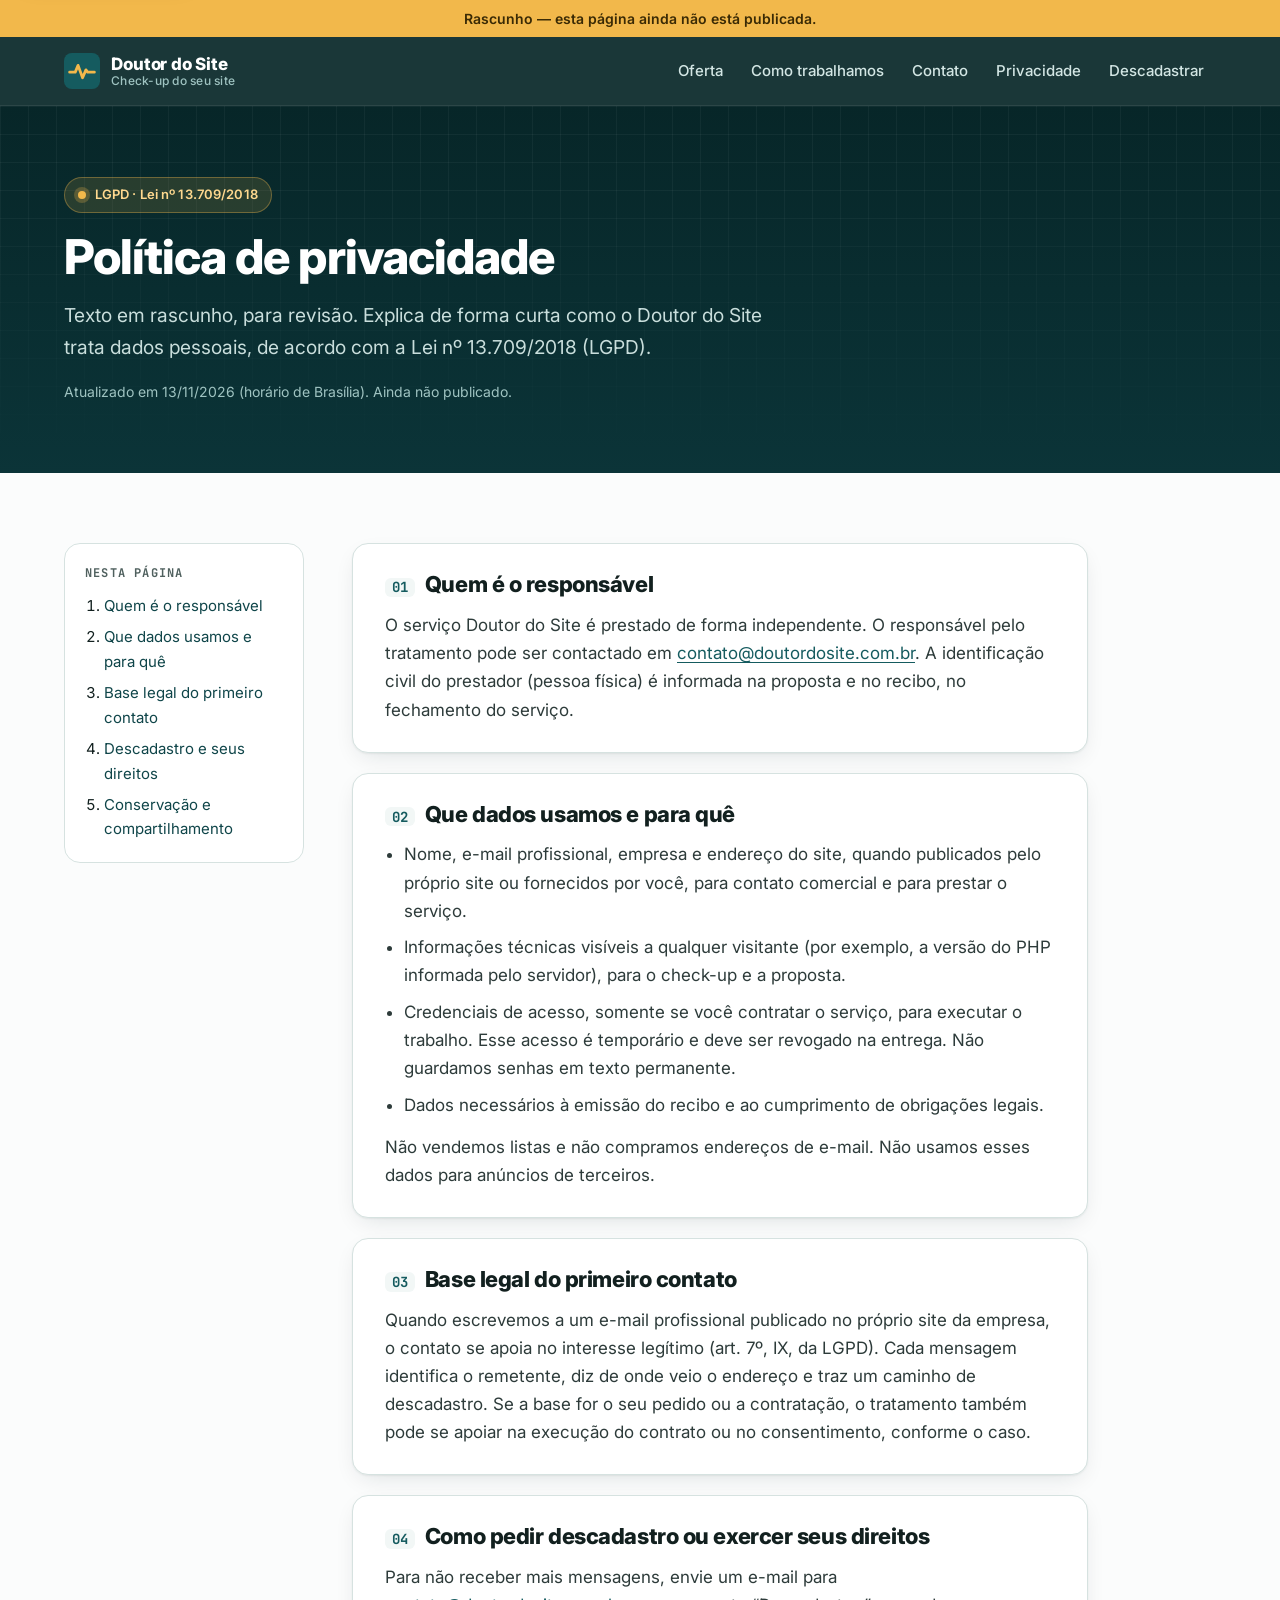
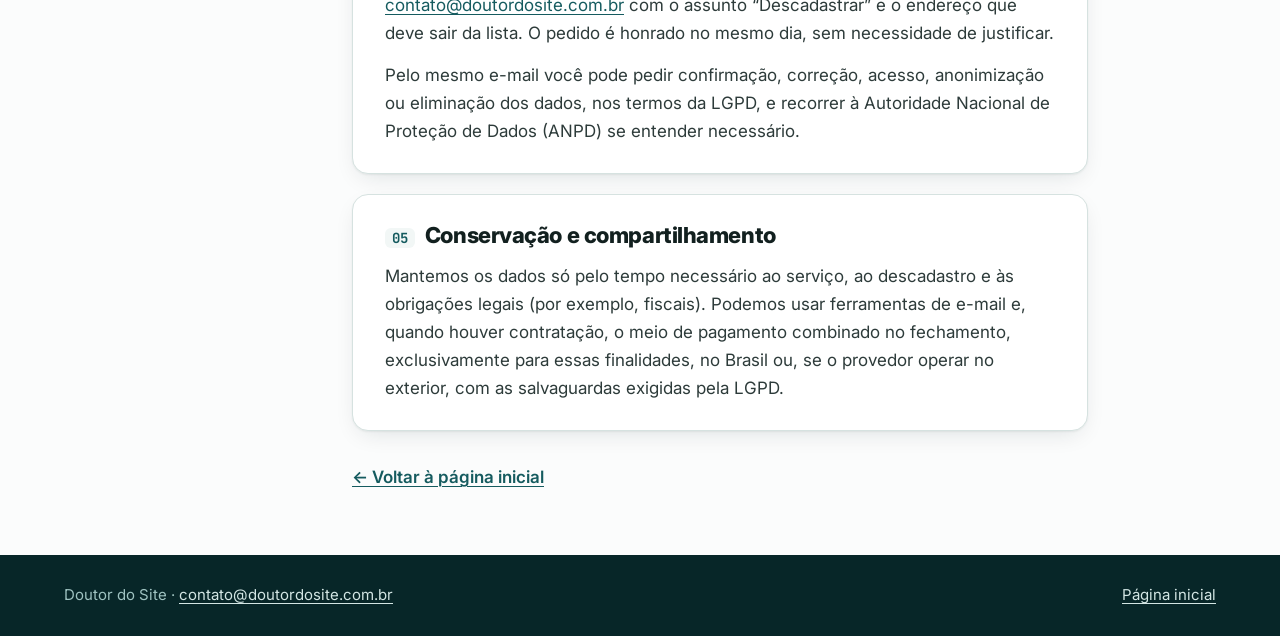
==== privacidade.html @ a8f1e06d "Novo visual da landing page (rascunho, não publicado)" ====
<!DOCTYPE html>
<html lang="pt-BR">
<head>
  <meta charset="utf-8">
  <meta name="viewport" content="width=device-width, initial-scale=1">
  <title>Privacidade — Doutor do Site</title>
  <meta name="description" content="Como o Doutor do Site trata dados pessoais, a base legal do contato comercial e como pedir descadastro.">
  <meta name="robots" content="noindex, nofollow">
  <meta name="theme-color" content="#0b3438">
  <link rel="icon" href="data:image/svg+xml,%3Csvg xmlns='http://www.w3.org/2000/svg' viewBox='0 0 64 64'%3E%3Crect width='64' height='64' rx='14' fill='%230b3438'/%3E%3Cpath d='M10 34h10l5-12 8 22 6-14 3 4h12' fill='none' stroke='%23f2b84b' stroke-width='5' stroke-linecap='round' stroke-linejoin='round'/%3E%3C/svg%3E">
  <link rel="preconnect" href="https://fonts.googleapis.com">
  <link rel="preconnect" href="https://fonts.gstatic.com" crossorigin>
  <link href="https://fonts.googleapis.com/css2?family=Inter:wght@400;500;600;700;800&family=JetBrains+Mono:wght@500;700&display=swap" rel="stylesheet">
  <link rel="stylesheet" href="styles.css">
</head>
<body>
  <div class="draft-banner" role="note">Rascunho — esta página ainda não está publicada.</div>
  <a class="skip" href="#conteudo">Ir para o conteúdo</a>

  <header class="site-header">
    <div class="wrap header-row">
      <a class="logo" href="index.html" aria-label="Doutor do Site, página inicial">
        <svg class="logo-mark" viewBox="0 0 64 64" aria-hidden="true"><rect width="64" height="64" rx="14"/><path d="M10 34h10l5-12 8 22 6-14 3 4h12"/></svg>
        <span class="logo-text">Doutor do Site<small>Check-up do seu site</small></span>
      </a>
      <nav aria-label="Principal">
        <a href="index.html#oferta">Oferta</a>
        <a href="index.html#como">Como trabalhamos</a>
        <a href="index.html#contato">Contato</a>
        <a href="privacidade.html" aria-current="page">Privacidade</a>
        <a href="#descadastrar">Descadastrar</a>
      </nav>
    </div>
  </header>

  <main id="conteudo">
    <section class="page-hero" aria-labelledby="titulo">
      <div class="wrap">
        <p class="chip"><span class="dot" aria-hidden="true"></span>LGPD · Lei nº 13.709/2018</p>
        <h1 id="titulo">Política de privacidade</h1>
        <p class="lede">Texto em rascunho, para revisão. Explica de forma curta como o Doutor do Site trata dados pessoais, de acordo com a Lei nº 13.709/2018 (LGPD).</p>
        <p class="meta">Atualizado em 13/11/2026 (horário de Brasília). Ainda não publicado.</p>
      </div>
    </section>

    <div class="doc">
      <div class="wrap doc-grid">
        <nav class="toc" aria-label="Nesta página">
          <p>Nesta página</p>
          <ol>
            <li><a href="#responsavel">Quem é o responsável</a></li>
            <li><a href="#dados">Que dados usamos e para quê</a></li>
            <li><a href="#base-legal">Base legal do primeiro contato</a></li>
            <li><a href="#descadastrar">Descadastro e seus direitos</a></li>
            <li><a href="#conservacao">Conservação e compartilhamento</a></li>
          </ol>
        </nav>

        <div class="doc-body">
          <section id="responsavel" aria-labelledby="h-resp">
            <h2 id="h-resp"><span class="n">01</span>Quem é o responsável</h2>
            <p>O serviço Doutor do Site é prestado de forma independente. O responsável pelo tratamento pode ser contactado em <a href="mailto:contato@doutordosite.com.br">contato@doutordosite.com.br</a>. A identificação civil do prestador (pessoa física) é informada na proposta e no recibo, no fechamento do serviço.</p>
          </section>

          <section id="dados" aria-labelledby="h-dados">
            <h2 id="h-dados"><span class="n">02</span>Que dados usamos e para quê</h2>
            <ul>
              <li>Nome, e-mail profissional, empresa e endereço do site, quando publicados pelo próprio site ou fornecidos por você, para contato comercial e para prestar o serviço.</li>
              <li>Informações técnicas visíveis a qualquer visitante (por exemplo, a versão do PHP informada pelo servidor), para o check-up e a proposta.</li>
              <li>Credenciais de acesso, somente se você contratar o serviço, para executar o trabalho. Esse acesso é temporário e deve ser revogado na entrega. Não guardamos senhas em texto permanente.</li>
              <li>Dados necessários à emissão do recibo e ao cumprimento de obrigações legais.</li>
            </ul>
            <p>Não vendemos listas e não compramos endereços de e-mail. Não usamos esses dados para anúncios de terceiros.</p>
          </section>

          <section id="base-legal" aria-labelledby="h-base">
            <h2 id="h-base"><span class="n">03</span>Base legal do primeiro contato</h2>
            <p>Quando escrevemos a um e-mail profissional publicado no próprio site da empresa, o contato se apoia no interesse legítimo (art. 7º, IX, da LGPD). Cada mensagem identifica o remetente, diz de onde veio o endereço e traz um caminho de descadastro. Se a base for o seu pedido ou a contratação, o tratamento também pode se apoiar na execução do contrato ou no consentimento, conforme o caso.</p>
          </section>

          <section id="descadastrar" aria-labelledby="h-desc">
            <h2 id="h-desc"><span class="n">04</span>Como pedir descadastro ou exercer seus direitos</h2>
            <p>Para não receber mais mensagens, envie um e-mail para <a href="mailto:contato@doutordosite.com.br?subject=Descadastrar">contato@doutordosite.com.br</a> com o assunto “Descadastrar” e o endereço que deve sair da lista. O pedido é honrado no mesmo dia, sem necessidade de justificar.</p>
            <p>Pelo mesmo e-mail você pode pedir confirmação, correção, acesso, anonimização ou eliminação dos dados, nos termos da LGPD, e recorrer à Autoridade Nacional de Proteção de Dados (ANPD) se entender necessário.</p>
          </section>

          <section id="conservacao" aria-labelledby="h-cons">
            <h2 id="h-cons"><span class="n">05</span>Conservação e compartilhamento</h2>
            <p>Mantemos os dados só pelo tempo necessário ao serviço, ao descadastro e às obrigações legais (por exemplo, fiscais). Podemos usar ferramentas de e-mail e, quando houver contratação, o meio de pagamento combinado no fechamento, exclusivamente para essas finalidades, no Brasil ou, se o provedor operar no exterior, com as salvaguardas exigidas pela LGPD.</p>
          </section>

          <a class="back-link" href="index.html">← Voltar à página inicial</a>
        </div>
      </div>
    </div>
  </main>

  <footer class="site-footer">
    <div class="wrap footer-row">
      <p>Doutor do Site · <a href="mailto:contato@doutordosite.com.br">contato@doutordosite.com.br</a></p>
      <p><a href="index.html">Página inicial</a></p>
    </div>
  </footer>
</body>
</html>
---- styles.css ----
/* Doutor do Site — rascunho estático, não publicado */
:root {
  --petrol-900: #072628;
  --petrol-800: #0b3438;
  --petrol-700: #0f4549;
  --petrol-600: #155b5f;
  --petrol-100: #e3efee;
  --petrol-50: #f2f7f6;
  --accent: #f2b84b;
  --accent-600: #e2a532;
  --accent-ink: #3a2a05;
  --ink: #12201f;
  --muted: #4f605e;
  --line: #d6e2e0;
  --paper: #fbfcfc;
  --white: #ffffff;
  --radius: 16px;
  --shadow: 0 1px 2px rgba(7, 38, 40, .06), 0 8px 24px -8px rgba(7, 38, 40, .14);
  --shadow-lg: 0 2px 4px rgba(7, 38, 40, .08), 0 24px 48px -16px rgba(7, 38, 40, .35);
  --font: "Inter", system-ui, -apple-system, "Segoe UI", Roboto, "Helvetica Neue", Arial, sans-serif;
  --mono: "JetBrains Mono", ui-monospace, SFMono-Regular, Menlo, Consolas, monospace;
}

*, *::before, *::after { box-sizing: border-box; }
html { scroll-behavior: smooth; -webkit-text-size-adjust: 100%; }
@media (prefers-reduced-motion: reduce) { html { scroll-behavior: auto; } * { transition: none !important; } }

body {
  margin: 0;
  color: var(--ink);
  background: var(--paper);
  font-family: var(--font);
  font-size: 1.0625rem;
  line-height: 1.65;
  -webkit-font-smoothing: antialiased;
}

h1, h2, h3 { line-height: 1.15; letter-spacing: -0.02em; margin: 0; }
h2 { font-size: clamp(1.75rem, 1.2rem + 2vw, 2.5rem); font-weight: 800; }
h3 { font-size: 1.125rem; font-weight: 700; }
p { margin: 0; }

a { color: var(--petrol-600); text-decoration-thickness: 1px; text-underline-offset: .18em; }
a:hover { color: var(--petrol-800); }
:focus-visible { outline: 3px solid var(--accent); outline-offset: 3px; border-radius: 6px; }

svg { flex: none; }

.wrap { width: min(72rem, calc(100% - 2.5rem)); margin-inline: auto; }
.narrow > * { max-width: 44rem; }

/* Rascunho + skip link */
.draft-banner {
  background: var(--accent);
  color: var(--accent-ink);
  text-align: center;
  font-size: .875rem;
  font-weight: 600;
  padding: .45rem 1rem;
}
.skip {
  position: absolute; left: 1rem; top: -4rem; z-index: 100;
  background: var(--white); color: var(--petrol-800);
  padding: .6rem 1rem; border-radius: 8px; font-weight: 600; box-shadow: var(--shadow);
}
.skip:focus { top: 1rem; }

/* Header */
.site-header {
  position: sticky; top: 0; z-index: 50;
  background: rgba(7, 38, 40, .92);
  backdrop-filter: saturate(140%) blur(10px);
  -webkit-backdrop-filter: saturate(140%) blur(10px);
  border-bottom: 1px solid rgba(255, 255, 255, .08);
}
.header-row { display: flex; align-items: center; justify-content: space-between; gap: 1.5rem; min-height: 4.25rem; }
.logo { display: inline-flex; align-items: center; gap: .7rem; color: var(--white); text-decoration: none; }
.logo:hover { color: var(--white); }
.logo-mark { width: 2.25rem; height: 2.25rem; }
.logo-mark rect { fill: var(--petrol-600); }
.logo-mark path { fill: none; stroke: var(--accent); stroke-width: 5; stroke-linecap: round; stroke-linejoin: round; }
.logo-text { display: flex; flex-direction: column; font-weight: 800; font-size: 1.0625rem; line-height: 1.15; letter-spacing: -0.01em; }
.logo-text small { font-weight: 500; font-size: .75rem; color: #9fc3c1; letter-spacing: .02em; }
.site-header nav { display: flex; flex-wrap: wrap; gap: .25rem; }
.site-header nav a {
  color: #d3e6e4; text-decoration: none; font-size: .9375rem; font-weight: 500;
  padding: .45rem .75rem; border-radius: 8px;
}
.site-header nav a:hover { color: var(--white); background: rgba(255, 255, 255, .08); }

/* Buttons */
.btn {
  display: inline-flex; align-items: center; justify-content: center; gap: .55rem;
  font: inherit; font-weight: 700; font-size: 1rem; line-height: 1.2;
  padding: .9rem 1.35rem; border-radius: 12px; text-decoration: none;
  border: 2px solid transparent; transition: transform .15s ease, background-color .15s ease, box-shadow .15s ease;
}
.btn svg { width: 1.15rem; height: 1.15rem; fill: none; stroke: currentColor; stroke-width: 2.4; stroke-linecap: round; stroke-linejoin: round; }
.btn-primary { background: var(--accent); color: var(--accent-ink); box-shadow: 0 6px 18px -6px rgba(242, 184, 75, .6); }
.btn-primary:hover { background: var(--accent-600); color: var(--accent-ink); transform: translateY(-1px); }
.btn-ghost { color: var(--white); border-color: rgba(255, 255, 255, .28); }
.btn-ghost:hover { color: var(--white); background: rgba(255, 255, 255, .08); border-color: rgba(255, 255, 255, .5); }
.btn-outline { color: var(--petrol-700); border-color: var(--line); background: var(--white); }
.btn-outline:hover { color: var(--petrol-800); border-color: var(--petrol-600); }
.btn-lg { padding: 1.05rem 1.6rem; font-size: 1.0625rem; }

/* Chips */
.chip {
  display: inline-flex; align-items: center; gap: .55rem;
  font-size: .8125rem; font-weight: 600; letter-spacing: .01em;
  padding: .4rem .8rem; border-radius: 999px;
  background: rgba(242, 184, 75, .14); color: #ffd98f; border: 1px solid rgba(242, 184, 75, .35);
}
.chip .dot { width: .5rem; height: .5rem; border-radius: 50%; background: var(--accent); box-shadow: 0 0 0 4px rgba(242, 184, 75, .25); }
.chip-small { font-size: .75rem; padding: .25rem .65rem; background: #fff4dc; color: #7a5208; border-color: #f4d690; }

/* Hero */
.hero {
  position: relative; overflow: hidden;
  color: var(--white);
  background:
    radial-gradient(60rem 30rem at 85% -10%, rgba(21, 91, 95, .9), transparent 60%),
    linear-gradient(180deg, var(--petrol-900), var(--petrol-800));
  padding: clamp(3rem, 2rem + 4vw, 6rem) 0 clamp(3.5rem, 2rem + 5vw, 6.5rem);
}
.hero::before {
  /* papel quadriculado de prontuário */
  content: ""; position: absolute; inset: 0; pointer-events: none;
  background-image:
    linear-gradient(rgba(255, 255, 255, .045) 1px, transparent 1px),
    linear-gradient(90deg, rgba(255, 255, 255, .045) 1px, transparent 1px);
  background-size: 28px 28px;
  mask-image: linear-gradient(180deg, #000 30%, transparent 100%);
  -webkit-mask-image: linear-gradient(180deg, #000 30%, transparent 100%);
}
.hero-grid { position: relative; display: grid; grid-template-columns: 1.15fr .85fr; gap: clamp(2rem, 4vw, 4.5rem); align-items: center; }
.hero h1 { font-size: clamp(2.1rem, 1.3rem + 3.2vw, 3.6rem); font-weight: 800; letter-spacing: -0.035em; margin: 1.25rem 0 1.25rem; }
.hero h1 .hl { color: #9fe0d6; }
.lede { font-size: clamp(1.0625rem, 1rem + .3vw, 1.2rem); color: #c9dedc; max-width: 38rem; }
.cta-row { display: flex; flex-wrap: wrap; gap: .75rem; margin-top: 2rem; }
.cta-note { margin-top: 1rem; font-size: .9rem; color: #9fc3c1; }
.cta-note a { color: #d3e6e4; }

/* Prontuário (cartão do hero) */
.chart {
  position: relative;
  background: var(--white); color: var(--ink);
  border-radius: 20px; padding: 2rem 1.75rem 1.5rem;
  box-shadow: var(--shadow-lg);
}
.chart-clip {
  position: absolute; top: -14px; left: 50%; transform: translateX(-50%);
  width: 108px; height: 28px; border-radius: 8px;
  background: linear-gradient(180deg, #c8d6d4, #9fb3b0);
  box-shadow: inset 0 -2px 0 rgba(0, 0, 0, .12), 0 2px 6px rgba(0, 0, 0, .25);
}
.chart-clip::after { content: ""; position: absolute; left: 50%; top: 8px; transform: translateX(-50%); width: 34px; height: 8px; border-radius: 4px; background: var(--petrol-800); opacity: .6; }
.chart-head { display: flex; align-items: center; justify-content: space-between; gap: 1rem; padding-bottom: 1rem; border-bottom: 1px dashed var(--line); }
.chart-title { font-family: var(--mono); font-size: .8rem; font-weight: 700; text-transform: uppercase; letter-spacing: .08em; color: var(--muted); }

.countdown { padding: 1.25rem 0 1.25rem; border-bottom: 1px dashed var(--line); }
.cd-kicker { font-size: .875rem; font-weight: 600; color: var(--muted); }
.cd-static { margin-top: .35rem; font-size: clamp(1.6rem, 1.2rem + 1.4vw, 2.1rem); font-weight: 800; letter-spacing: -0.02em; color: var(--petrol-800); line-height: 1.2; }
.cd-live { display: grid; grid-template-columns: repeat(3, 1fr); gap: .6rem; margin-top: .75rem; }
.cd-live[hidden], .cd-static[hidden], .cd-date[hidden] { display: none; }
.cd-unit { background: var(--petrol-50); border: 1px solid var(--petrol-100); border-radius: 12px; padding: .7rem .5rem; text-align: center; }
.cd-num { display: block; font-family: var(--mono); font-weight: 700; font-size: clamp(1.75rem, 1.3rem + 1.5vw, 2.4rem); line-height: 1; color: var(--petrol-800); font-variant-numeric: tabular-nums; }
.cd-lbl { display: block; margin-top: .35rem; font-size: .75rem; font-weight: 600; text-transform: uppercase; letter-spacing: .08em; color: var(--muted); }
.cd-date { margin-top: .6rem; font-size: .875rem; color: var(--muted); }
.cd-date time { font-weight: 700; color: var(--ink); }

.chart-rows { margin: 0; padding-top: .5rem; }
.chart-rows div { display: flex; align-items: center; justify-content: space-between; gap: 1rem; padding: .55rem 0; border-bottom: 1px solid #eef3f2; }
.chart-rows div:last-child { border-bottom: 0; }
.chart-rows dt { font-size: .9375rem; color: var(--muted); }
.chart-rows dd { margin: 0; }
.tag { font-family: var(--mono); font-size: .8rem; font-weight: 700; padding: .2rem .55rem; border-radius: 6px; white-space: nowrap; }
.tag-warn { background: #fff4dc; color: #7a5208; }
.tag-ok { background: #ddf3ee; color: #0d5a4c; }
.check { display: inline-grid; place-items: center; width: 1.5rem; height: 1.5rem; border-radius: 50%; background: #ddf3ee; color: #0d5a4c; font-weight: 800; font-size: .85rem; }

/* Trust */
.trust { background: var(--white); border-bottom: 1px solid var(--line); }
.trust-grid { display: grid; grid-template-columns: repeat(4, 1fr); gap: 1.5rem; padding: 1.75rem 0; }
.trust-item { display: flex; align-items: center; gap: .85rem; }
.trust-item svg { width: 2.75rem; height: 2.75rem; padding: .6rem; border-radius: 12px; background: var(--petrol-50); fill: none; stroke: var(--petrol-600); stroke-width: 1.8; stroke-linecap: round; stroke-linejoin: round; }
.trust-item strong { display: block; font-size: .975rem; line-height: 1.3; }
.trust-item span { display: block; font-size: .875rem; color: var(--muted); line-height: 1.35; }

/* Sections */
.section { padding: clamp(3.5rem, 2.5rem + 4vw, 6rem) 0; }
.section-alt { background: var(--petrol-50); border-block: 1px solid var(--line); }
.section-small { padding: 3rem 0 4rem; }
.section-small h2 { font-size: 1.5rem; margin-bottom: .75rem; }
.section-small p { color: var(--muted); }
.section-head { max-width: 44rem; margin-bottom: 2.5rem; }
.section-head h2 { margin: .4rem 0 .9rem; }
.section-head p:not(.eyebrow) { color: var(--muted); font-size: 1.0625rem; }
.eyebrow { font-family: var(--mono); font-size: .8rem; font-weight: 700; text-transform: uppercase; letter-spacing: .1em; color: var(--petrol-600); }
.eyebrow-light { color: var(--accent); }

/* Cards */
.cards { display: grid; grid-template-columns: repeat(3, 1fr); gap: 1.5rem; align-items: stretch; }
.card {
  position: relative; display: flex; flex-direction: column;
  background: var(--white); border: 1px solid var(--line); border-radius: var(--radius);
  padding: 2rem 1.75rem 1.75rem; box-shadow: var(--shadow);
}
.card-tag { font-family: var(--mono); font-size: .75rem; font-weight: 700; text-transform: uppercase; letter-spacing: .1em; color: var(--muted); margin-bottom: .5rem; }
.price { display: flex; align-items: baseline; gap: .3rem; margin: 1rem 0 1.25rem; font-size: 3rem; font-weight: 800; letter-spacing: -0.04em; line-height: 1; color: var(--petrol-800); }
.price .cur { font-size: 1.125rem; font-weight: 700; letter-spacing: 0; color: var(--muted); }
.card-desc { color: var(--muted); font-size: .975rem; }
.card-list { list-style: none; margin: 0; padding: 0; display: grid; gap: .55rem; font-size: .975rem; }
.card-list li { position: relative; padding-left: 1.75rem; }
.card-list li::before {
  content: ""; position: absolute; left: 0; top: .2rem; width: 1.15rem; height: 1.15rem; border-radius: 50%;
  background: #ddf3ee url("data:image/svg+xml,%3Csvg xmlns='http://www.w3.org/2000/svg' viewBox='0 0 24 24'%3E%3Cpath d='M7 12.5l3 3 7-7' fill='none' stroke='%230d5a4c' stroke-width='3' stroke-linecap='round' stroke-linejoin='round'/%3E%3C/svg%3E") center / 72% no-repeat;
}
.card .btn { margin-top: auto; }
.card > .card-desc, .card > .card-list { margin-bottom: 1.75rem; }
.card-featured {
  background: linear-gradient(180deg, var(--petrol-800), var(--petrol-900));
  color: var(--white); border-color: var(--petrol-700); box-shadow: var(--shadow-lg);
  transform: translateY(-.75rem);
}
.card-featured .card-tag { color: #9fc3c1; }
.card-featured .price { color: var(--white); }
.card-featured .price .cur { color: #9fc3c1; }
.card-featured .card-list li::before { background-color: rgba(159, 224, 214, .18); background-image: url("data:image/svg+xml,%3Csvg xmlns='http://www.w3.org/2000/svg' viewBox='0 0 24 24'%3E%3Cpath d='M7 12.5l3 3 7-7' fill='none' stroke='%239fe0d6' stroke-width='3' stroke-linecap='round' stroke-linejoin='round'/%3E%3C/svg%3E"); }
.badge {
  position: absolute; top: -.85rem; left: 1.75rem;
  background: var(--accent); color: var(--accent-ink);
  font-size: .75rem; font-weight: 800; text-transform: uppercase; letter-spacing: .08em;
  padding: .35rem .75rem; border-radius: 999px; box-shadow: 0 4px 12px -4px rgba(0, 0, 0, .35);
}

.note-box {
  display: flex; gap: 1rem; margin-top: 2.5rem; padding: 1.5rem 1.75rem;
  background: #fffaf0; border: 1px solid #f1dfb4; border-left: 4px solid var(--accent); border-radius: 12px;
}
.note-box svg { width: 1.6rem; height: 1.6rem; margin-top: .1rem; fill: none; stroke: #9a6a0c; stroke-width: 2; stroke-linecap: round; }
.note-box h3 { margin-bottom: .35rem; }
.note-box p { color: #4a3d22; font-size: .975rem; }

/* Timeline */
.timeline { list-style: none; margin: 0; padding: 0; display: grid; grid-template-columns: repeat(5, 1fr); gap: 1.25rem; position: relative; counter-reset: step; }
.timeline::before {
  content: ""; position: absolute; top: 1.75rem; left: 1.75rem; right: 1.75rem; height: 2px;
  background: repeating-linear-gradient(90deg, var(--petrol-600) 0 8px, transparent 8px 14px); opacity: .45;
}
.timeline li { position: relative; }
.tl-icon {
  position: relative; display: grid; place-items: center; width: 3.5rem; height: 3.5rem; border-radius: 16px;
  background: var(--petrol-800); box-shadow: 0 0 0 6px var(--petrol-50), var(--shadow);
}
.tl-icon svg { width: 1.6rem; height: 1.6rem; fill: none; stroke: #9fe0d6; stroke-width: 1.8; stroke-linecap: round; stroke-linejoin: round; }
.tl-step { display: block; margin-top: 1.1rem; font-family: var(--mono); font-size: .75rem; font-weight: 700; text-transform: uppercase; letter-spacing: .1em; color: var(--petrol-600); }
.timeline h3 { margin: .3rem 0 .45rem; font-size: 1.0625rem; }
.timeline p { color: var(--muted); font-size: .9375rem; line-height: 1.55; }

/* Pagamento */
.terms { list-style: none; margin: 0; padding: 0; display: grid; grid-template-columns: repeat(3, 1fr); gap: 1.25rem; }
.terms li { background: var(--white); border: 1px solid var(--line); border-radius: var(--radius); padding: 1.5rem; }
.term-num { display: inline-block; font-family: var(--mono); font-weight: 700; font-size: 1.25rem; color: var(--petrol-700); background: var(--petrol-50); border: 1px solid var(--petrol-100); border-radius: 8px; padding: .15rem .6rem; margin-bottom: .85rem; }
.terms p { color: var(--muted); font-size: .975rem; }

/* Contato */
.contact { padding-top: 0; }
.contact-box {
  display: flex; align-items: center; justify-content: space-between; gap: 2rem;
  background:
    radial-gradient(40rem 20rem at 100% 0%, rgba(21, 91, 95, .9), transparent 60%),
    var(--petrol-900);
  color: var(--white); border-radius: 24px; padding: clamp(2rem, 1.5rem + 2.5vw, 3.5rem);
  box-shadow: var(--shadow-lg);
}
.contact-box h2 { margin: .4rem 0 .9rem; }
.contact-box p:not(.eyebrow) { color: #c9dedc; max-width: 40rem; }
.contact-box a:not(.btn) { color: var(--white); font-weight: 600; }
.contact-box .btn { flex: none; }

/* Footer */
.site-footer { background: var(--petrol-900); color: #9fc3c1; font-size: .9375rem; }
.footer-row { display: flex; flex-wrap: wrap; justify-content: space-between; gap: .75rem 2rem; padding: 1.75rem 0; }
.site-footer a { color: #d3e6e4; }
.site-footer a:hover { color: var(--white); }

/* Página de privacidade */
.page-hero { background: linear-gradient(180deg, var(--petrol-900), var(--petrol-800)); color: var(--white); padding: clamp(2.5rem, 2rem + 3vw, 4.5rem) 0; position: relative; overflow: hidden; }
.page-hero::before { content: ""; position: absolute; inset: 0; background-image: linear-gradient(rgba(255,255,255,.045) 1px, transparent 1px), linear-gradient(90deg, rgba(255,255,255,.045) 1px, transparent 1px); background-size: 28px 28px; mask-image: linear-gradient(180deg, #000 20%, transparent 100%); -webkit-mask-image: linear-gradient(180deg, #000 20%, transparent 100%); }
.page-hero .wrap { position: relative; }
.page-hero h1 { font-size: clamp(2rem, 1.4rem + 2.4vw, 3rem); font-weight: 800; margin: 1rem 0 1rem; }
.page-hero .lede { max-width: 44rem; }
.page-hero .meta { margin-top: 1rem; font-size: .875rem; color: #9fc3c1; }
.doc { padding: clamp(2.5rem, 2rem + 3vw, 4.5rem) 0 4rem; }
.doc-grid { display: grid; grid-template-columns: 15rem 1fr; gap: 3rem; align-items: start; }
.toc { position: sticky; top: 6rem; background: var(--white); border: 1px solid var(--line); border-radius: var(--radius); padding: 1.25rem; }
.toc p { font-family: var(--mono); font-size: .75rem; font-weight: 700; text-transform: uppercase; letter-spacing: .1em; color: var(--muted); margin-bottom: .6rem; }
.toc ol { margin: 0; padding-left: 1.2rem; display: grid; gap: .4rem; font-size: .9375rem; }
.toc a { text-decoration: none; color: var(--petrol-700); }
.toc a:hover { text-decoration: underline; }
.doc-body { max-width: 46rem; }
.doc-body section { background: var(--white); border: 1px solid var(--line); border-radius: var(--radius); padding: 1.75rem 2rem; margin-bottom: 1.25rem; box-shadow: var(--shadow); scroll-margin-top: 6rem; }
.doc-body h2 { font-size: 1.375rem; margin-bottom: .85rem; display: flex; align-items: baseline; gap: .65rem; }
.doc-body h2 .n { font-family: var(--mono); font-size: .875rem; font-weight: 700; color: var(--petrol-600); background: var(--petrol-50); border-radius: 6px; padding: .1rem .45rem; }
.doc-body p + p, .doc-body ul + p { margin-top: .85rem; }
.doc-body p, .doc-body li { color: #2d3b3a; }
.doc-body ul { margin: 0; padding-left: 1.2rem; display: grid; gap: .55rem; }
.back-link { display: inline-flex; align-items: center; gap: .4rem; margin-top: .75rem; font-weight: 600; }

/* Responsivo */
@media (max-width: 1080px) {
  .timeline { grid-template-columns: 1fr; gap: 0; }
  .timeline::before { top: 1.75rem; bottom: 1.75rem; left: 1.75rem; right: auto; width: 2px; height: auto; background: repeating-linear-gradient(180deg, var(--petrol-600) 0 8px, transparent 8px 14px); }
  .timeline li { display: grid; grid-template-columns: 3.5rem 1fr; column-gap: 1.25rem; padding-bottom: 1.75rem; }
  .timeline li:last-child { padding-bottom: 0; }
  .tl-icon { grid-row: 1 / span 3; }
  .tl-step { margin-top: .2rem; }
  .trust-grid { grid-template-columns: repeat(2, 1fr); }
}
@media (max-width: 960px) {
  .hero-grid { grid-template-columns: 1fr; }
  .chart { max-width: 30rem; margin-top: 1rem; }
  .cards { grid-template-columns: 1fr; max-width: 32rem; gap: 2rem; }
  .card-featured { transform: none; }
  .terms { grid-template-columns: 1fr; }
  .contact-box { flex-direction: column; align-items: flex-start; }
  .doc-grid { grid-template-columns: 1fr; gap: 1.5rem; }
  .toc { position: static; }
}
@media (max-width: 760px) {
  .header-row { flex-direction: column; align-items: flex-start; gap: .5rem; padding: .75rem 0; }
  .site-header { position: static; }
  .site-header nav { margin-left: -.75rem; gap: 0; }
  .site-header nav a { padding: .4rem .65rem; font-size: .875rem; }
}
@media (max-width: 520px) {
  .wrap { width: calc(100% - 2.5rem); }
  .cta-row .btn { width: 100%; }
  .contact-box .btn { width: 100%; }
  .trust-grid { grid-template-columns: 1fr; gap: 1rem; }
  .chart { padding: 1.75rem 1.25rem 1.25rem; }
  .doc-body section { padding: 1.5rem 1.25rem; }
  .note-box { flex-direction: column; gap: .5rem; padding: 1.25rem; }
}
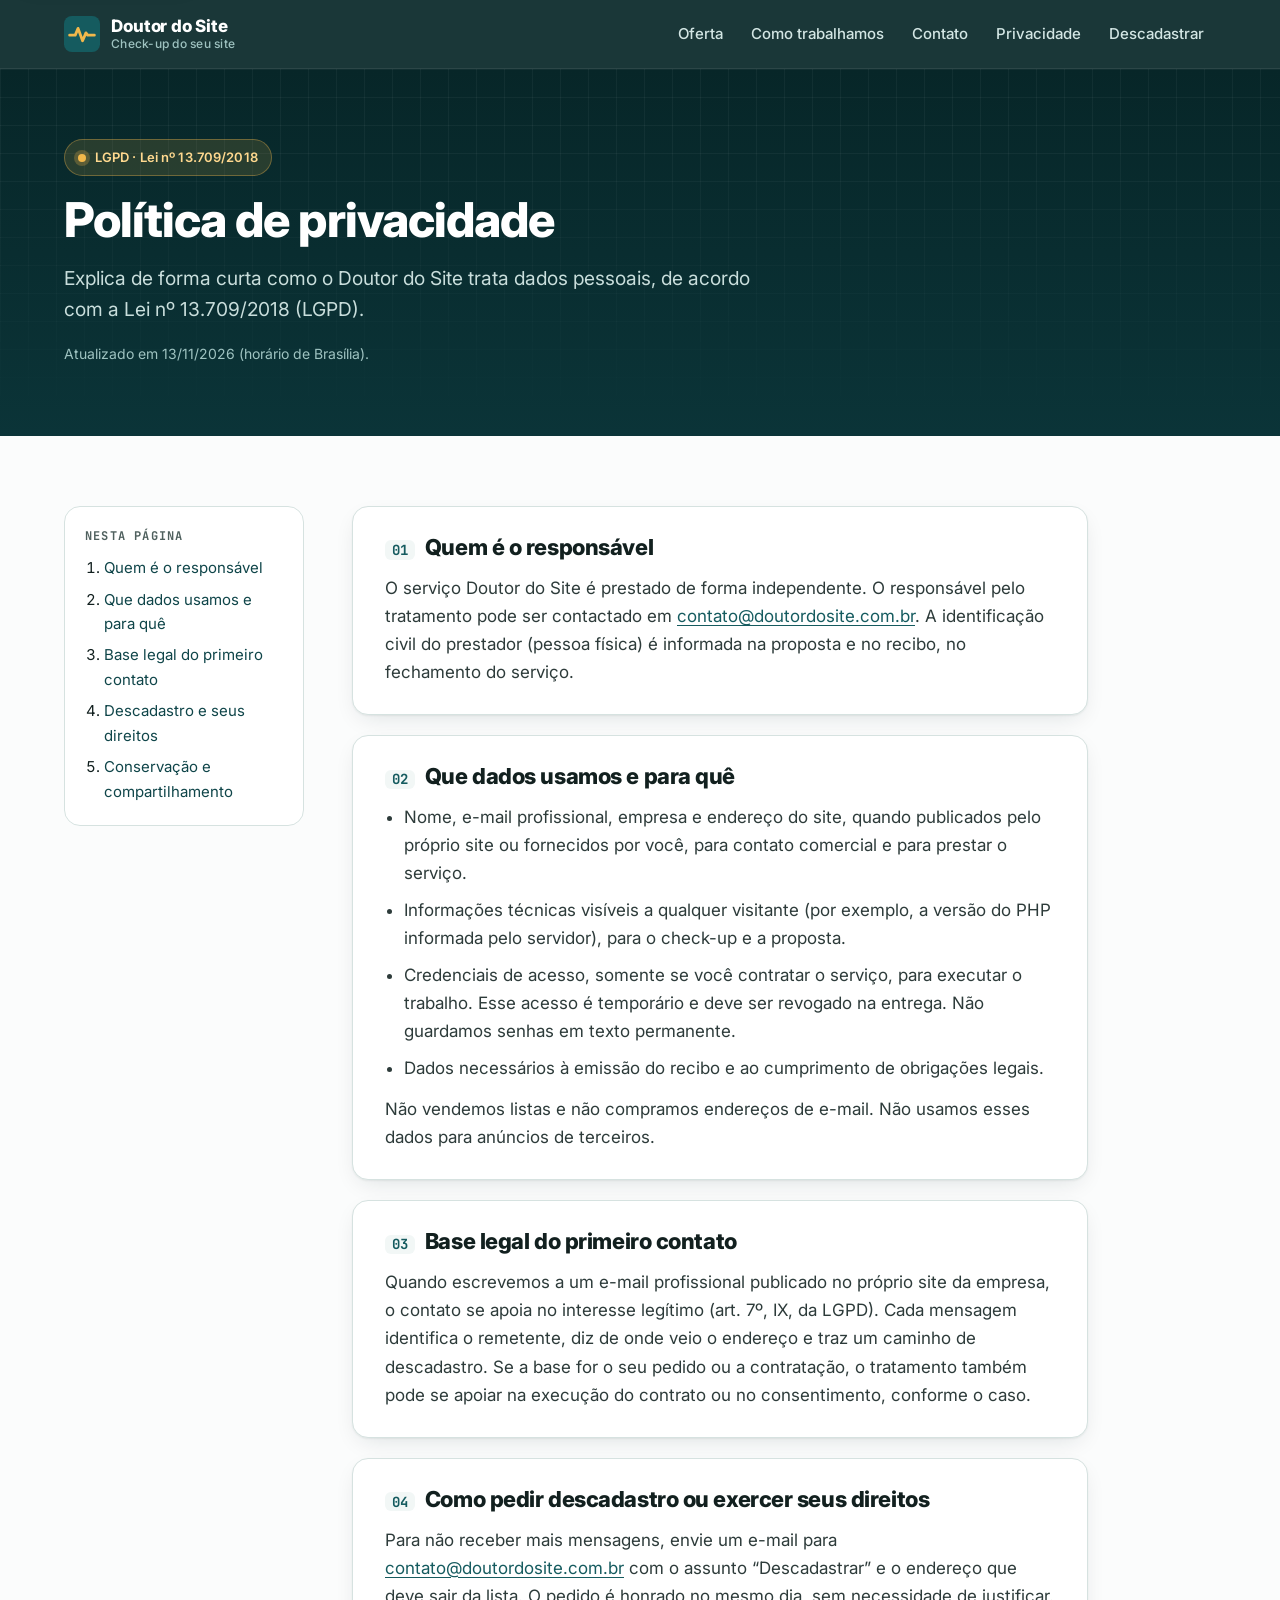
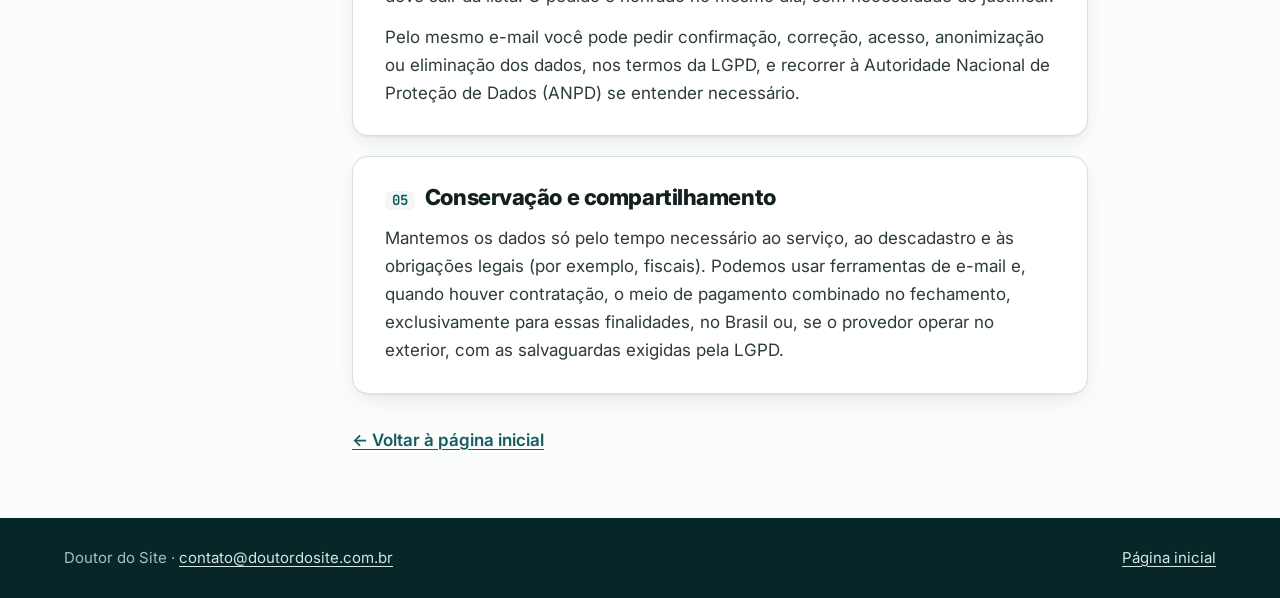
==== commit 33ac1727: "Publica a página: remove a faixa de rascunho e ajusta a contagem após 31/12/2026" ====
--- a/privacidade.html
+++ b/privacidade.html
@@ -5,7 +5,6 @@
   <meta name="viewport" content="width=device-width, initial-scale=1">
   <title>Privacidade — Doutor do Site</title>
   <meta name="description" content="Como o Doutor do Site trata dados pessoais, a base legal do contato comercial e como pedir descadastro.">
-  <meta name="robots" content="noindex, nofollow">
   <meta name="theme-color" content="#0b3438">
   <link rel="icon" href="data:image/svg+xml,%3Csvg xmlns='http://www.w3.org/2000/svg' viewBox='0 0 64 64'%3E%3Crect width='64' height='64' rx='14' fill='%230b3438'/%3E%3Cpath d='M10 34h10l5-12 8 22 6-14 3 4h12' fill='none' stroke='%23f2b84b' stroke-width='5' stroke-linecap='round' stroke-linejoin='round'/%3E%3C/svg%3E">
   <link rel="preconnect" href="https://fonts.googleapis.com">
@@ -14,7 +13,6 @@
   <link rel="stylesheet" href="styles.css">
 </head>
 <body>
-  <div class="draft-banner" role="note">Rascunho — esta página ainda não está publicada.</div>
   <a class="skip" href="#conteudo">Ir para o conteúdo</a>
 
   <header class="site-header">
@@ -38,8 +36,8 @@
       <div class="wrap">
         <p class="chip"><span class="dot" aria-hidden="true"></span>LGPD · Lei nº 13.709/2018</p>
         <h1 id="titulo">Política de privacidade</h1>
-        <p class="lede">Texto em rascunho, para revisão. Explica de forma curta como o Doutor do Site trata dados pessoais, de acordo com a Lei nº 13.709/2018 (LGPD).</p>
-        <p class="meta">Atualizado em 13/11/2026 (horário de Brasília). Ainda não publicado.</p>
+        <p class="lede">Explica de forma curta como o Doutor do Site trata dados pessoais, de acordo com a Lei nº 13.709/2018 (LGPD).</p>
+        <p class="meta">Atualizado em 13/11/2026 (horário de Brasília).</p>
       </div>
     </section>
 
--- a/styles.css
+++ b/styles.css
@@ -1,4 +1,4 @@
-/* Doutor do Site — rascunho estático, não publicado */
+/* Doutor do Site — estilos */
 :root {
   --petrol-900: #072628;
   --petrol-800: #0b3438;
